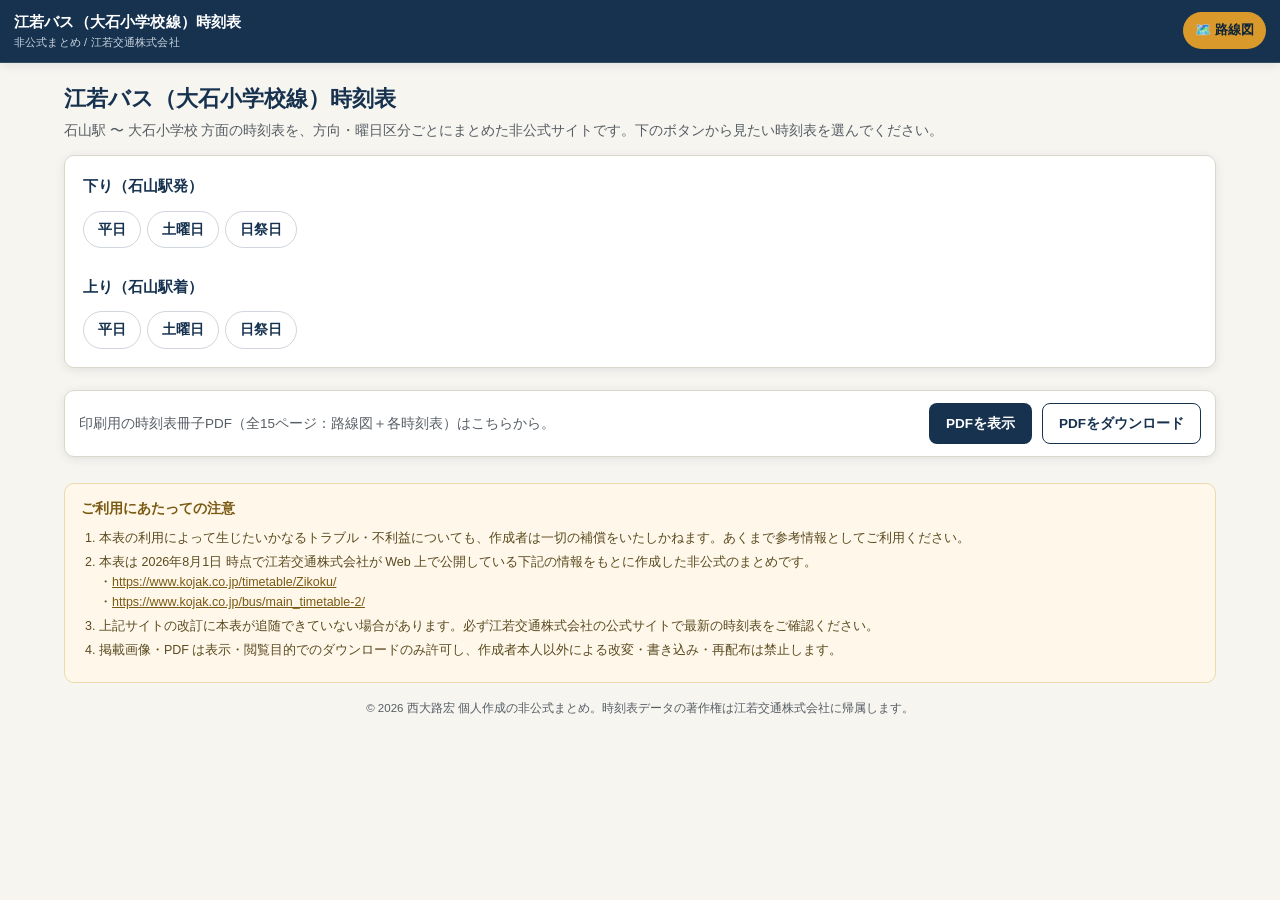
==== index.html @ 4717f979 "First" ====
<!DOCTYPE html>
<html lang="ja">
<head>
 <!-- Google tag (gtag.js) -->
<script async src="https://www.googletagmanager.com/gtag/js?id=G-2DYWLZQLLW"></script>
<script>
  window.dataLayer = window.dataLayer || [];
  function gtag(){dataLayer.push(arguments);}
  gtag('js', new Date());
  gtag('config', 'G-2DYWLZQLLW');
</script>
<meta charset="UTF-8">
<meta name="viewport" content="width=device-width, initial-scale=1, viewport-fit=cover">
<title>トップ | 江若バス（大石小学校線）時刻表</title>
<meta name="description" content="江若バス 大石小学校線 時刻表 まとめサイト">
<link rel="stylesheet" href="assets/style.css">
</head>
<body>
<div id="site-nav"></div>

<main>
  <div class="page-head">
    <!--
<p>石山駅, 松原, 栄町, 唐橋前, 京阪石山寺, 石山寺山門前, 大浜, 石山小学校前, 石山幼稚園前, 野々宮, 滋賀大西門, 北千町, 中千町, 赤尾町, 南郷中学校, 南郷二丁目, 南郷二丁目東, 滋賀大前, 平津, 赤川, 南郷1丁目, 南郷洗堰, 南郷温泉, 岡の平, 新浜, 蛙岩, 立木観音前, 鹿跳岩, 宮前橋, 大石小学校, 宮前橋, 白州不動尊前, 外畑, 東大石淀町, 西大石淀町, ゴルフ場前, 曽束口, 曽束中, 曽束,曽束中, 曽束口, 内畑, 桜谷口, 桜谷中央, 極楽橋, 桜公園東, 桜谷中央, 桜谷口, 大石小学校, 大石中, 龍門, 奥出, 小田原口, 小田原
</p>
-->
    <h1>江若バス（大石小学校線）時刻表</h1>
    <p>石山駅 〜 大石小学校 方面の時刻表を、方向・曜日区分ごとにまとめた非公式サイトです。下のボタンから見たい時刻表を選んでください。</p>
  </div>

  <div class="sheet" style="padding:18px;">
    <h2 style="margin-top:0;font-size:15px;color:var(--navy);">下り（石山駅発）</h2>
    <div class="nav-cat" style="background:transparent;padding:0 0 14px;">
      <a class="tab" style="border-color:#16324f33;color:#16324f;" href="heijitsu-kudari.html">平日</a>
      <a class="tab" style="border-color:#16324f33;color:#16324f;" href="doyo-kudari.html">土曜日</a>
      <a class="tab" style="border-color:#16324f33;color:#16324f;" href="nichisai-kudari.html">日祭日</a>
    </div>
    <h2 style="font-size:15px;color:var(--navy);">上り（石山駅着）</h2>
    <div class="nav-cat" style="background:transparent;padding:0;">
      <a class="tab" style="border-color:#16324f33;color:#16324f;" href="heijitsu-nobori.html">平日</a>
      <a class="tab" style="border-color:#16324f33;color:#16324f;" href="doyo-nobori.html">土曜日</a>
      <a class="tab" style="border-color:#16324f33;color:#16324f;" href="nichisai-nobori.html">日祭日</a>
    </div>
  </div>

  <div class="pdf-cta">
    <div class="txt">印刷用の時刻表冊子PDF（全15ページ：路線図＋各時刻表）はこちらから。</div>
    <a class="btn btn-primary" href="pdf/kojak-timetable.pdf" target="_blank" rel="noopener">PDFを表示</a>
    <a class="btn btn-outline" href="pdf/kojak-timetable.pdf" download>PDFをダウンロード</a>
  </div>

<section class="notice">
  <h2>ご利用にあたっての注意</h2>
  <ol>
    <li>本表の利用によって生じたいかなるトラブル・不利益についても、作成者は一切の補償をいたしかねます。あくまで参考情報としてご利用ください。</li>
    <li>本表は 2026年8月1日 時点で江若交通株式会社が Web 上で公開している下記の情報をもとに作成した非公式のまとめです。<br>
      ・<a href="https://www.kojak.co.jp/timetable/Zikoku/" target="_blank" rel="noopener">https://www.kojak.co.jp/timetable/Zikoku/</a><br>
      ・<a href="https://www.kojak.co.jp/bus/main_timetable-2/" target="_blank" rel="noopener">https://www.kojak.co.jp/bus/main_timetable-2/</a>
    </li>
    <li>上記サイトの改訂に本表が追随できていない場合があります。必ず江若交通株式会社の公式サイトで最新の時刻表をご確認ください。</li>
    <li>掲載画像・PDF は表示・閲覧目的でのダウンロードのみ許可し、作成者本人以外による改変・書き込み・再配布は禁止します。</li>
  </ol>
</section>

<footer>
  &copy; 2026 西大路宏 個人作成の非公式まとめ。時刻表データの著作権は江若交通株式会社に帰属します。
</footer>

<script>
  window.PAGE_TYPE = "top";
  
</script>
<script src="assets/nav.js" defer></script>
</body>
</html>
---- assets/style.css ----
/* ==========================================================
   江若バス 大石小学校線 時刻表サイト 共通スタイル
   配色: 路線図の凡例色(紺・金・緑)をベースにした交通案内らしいトーン
   ========================================================== */
:root{
  --navy:      #16324f;   /* ヘッダー・基調色（紺） */
  --navy-dark: #0e2438;
  --gold:      #d99a2b;   /* アクセント（案内板の金） */
  --gold-dark: #b47c1c;
  --line-green:#5c8a3a;   /* 路線図に近い緑（サブアクセント） */
  --paper:     #f7f5f0;   /* 背景（紙色） */
  --ink:       #22262b;
  --ink-soft:  #565d64;
  --card:      #ffffff;
  --border:    #dcd7cb;
  --radius:    10px;
  --shadow:    0 2px 10px rgba(22,50,79,0.10);
  --focus:     #1f7ae0;
}

*{ box-sizing:border-box; }
html{ -webkit-text-size-adjust:100%; }

body{
  margin:0;
  background:var(--paper);
  color:var(--ink);
  font-family:"Hiragino Sans","Yu Gothic",-apple-system,BlinkMacSystemFont,"Segoe UI",sans-serif;
  line-height:1.6;
  min-height:100vh;
  display:flex;
  flex-direction:column;
}

a{ color:inherit; }
:focus-visible{
  outline:3px solid var(--focus);
  outline-offset:2px;
}

/* ---------- ナビゲーション（nav.js が #site-nav に描画） ---------- */
#site-nav{
  position:sticky; top:0; z-index:50;
  background:var(--navy);
  box-shadow:var(--shadow);
}
.nav-top{
  display:flex; align-items:center; justify-content:space-between;
  gap:12px; padding:10px 14px;
  border-bottom:1px solid rgba(255,255,255,0.12);
}
.site-title{
  color:#fff; font-weight:700; font-size:15px; text-decoration:none;
  letter-spacing:.01em;
}
.site-title small{ display:block; font-weight:400; font-size:11px; color:#c9d3dc; }
.btn-map{
  display:inline-flex; align-items:center; gap:6px;
  background:var(--gold); color:var(--navy-dark);
  font-weight:700; font-size:13px;
  padding:8px 12px; border-radius:999px; text-decoration:none;
  white-space:nowrap;
  transition:filter .15s ease;
}
.btn-map:hover{ filter:brightness(1.08); }
.btn-map.active{ background:#fff; }

.nav-dir, .nav-cat{
  display:flex; gap:6px; overflow-x:auto;
  padding:8px 10px;
  -webkit-overflow-scrolling:touch;
  scrollbar-width:thin;
}
.nav-dir{ background:var(--navy-dark); }
.nav-cat{ background:#123049; }

.tab{
  flex:0 0 auto;
  color:#e7edf3; text-decoration:none;
  font-size:13.5px; font-weight:600;
  padding:7px 14px;
  border-radius:999px;
  border:1px solid rgba(255,255,255,0.18);
  white-space:nowrap;
  transition:background .15s ease, color .15s ease;
}
.tab:hover{ background:rgba(255,255,255,0.10); }
.tab.active{
  background:var(--gold);
  color:var(--navy-dark);
  border-color:var(--gold);
}

/* ---------- メインコンテンツ ---------- */
main{ flex:1; width:100%; max-width:1180px; margin:0 auto; padding:18px 14px 40px; }

.page-head{ margin-bottom:14px; }
.page-head h1{
  margin:0 0 4px; font-size:22px; font-weight:800; color:var(--navy);
}
.page-head p{ margin:0; color:var(--ink-soft); font-size:13.5px; }

.pdf-cta{
  display:flex; flex-wrap:wrap; align-items:center; gap:10px;
  background:var(--card); border:1px solid var(--border);
  border-radius:var(--radius); padding:12px 14px; margin:14px 0 20px;
  box-shadow:var(--shadow);
}
.pdf-cta .txt{ font-size:13.5px; color:var(--ink-soft); flex:1 1 220px; }
.btn{
  display:inline-flex; align-items:center; gap:6px;
  font-size:13.5px; font-weight:700; text-decoration:none;
  padding:9px 16px; border-radius:8px; border:1px solid transparent;
  cursor:pointer;
}
.btn-primary{ background:var(--navy); color:#fff; }
.btn-primary:hover{ background:var(--navy-dark); }
.btn-outline{ background:#fff; color:var(--navy); border-color:var(--navy); }
.btn-outline:hover{ background:#eef2f6; }

/* ---------- 時刻表画像カード ---------- */
.sheet{
  background:var(--card); border:1px solid var(--border);
  border-radius:var(--radius); box-shadow:var(--shadow);
  margin-bottom:22px; overflow:hidden;
}
.sheet-head{
  display:flex; align-items:center; justify-content:space-between; gap:10px;
  padding:10px 14px; background:#eef1ea; border-bottom:1px solid var(--border);
}
.sheet-head .label{ font-weight:700; font-size:13.5px; color:var(--navy); }
.sheet-head .links{ display:flex; gap:8px; flex-wrap:wrap; }
.sheet-head .links a{
  font-size:12.5px; font-weight:600; color:var(--navy);
  text-decoration:underline; text-underline-offset:2px;
}

.img-scroll{
  overflow-x:auto; overflow-y:hidden;
  -webkit-overflow-scrolling:touch;
  background:#e9e5da;
  display:flex; justify-content:flex-start;
  touch-action:pan-x pan-y pinch-zoom;
}
.img-scroll img{
  display:block;
  height:min(80vh, 900px);
  width:auto;
  max-width:none;      /* 実寸を保ち、はみ出た分は横スクロール */
  user-select:none;
  -webkit-user-drag:none;
}
.scroll-hint{
  font-size:12px; color:var(--ink-soft); padding:6px 14px 0;
}

/* ---------- 路線図ページ ---------- */
.map-wrap{ text-align:center; }
.map-wrap img{ width:100%; height:auto; max-width:1400px; border-radius:var(--radius); border:1px solid var(--border); background:#fff; }

/* ---------- 注意書き ---------- */
.notice{
  margin-top:26px; padding:14px 16px;
  background:#fff8ea; border:1px solid #ecd9ad;
  border-radius:var(--radius); font-size:12.5px; color:#5b4a20;
}
.notice h2{ margin:0 0 8px; font-size:13.5px; color:#7a5a12; }
.notice ol{ margin:0 0 8px 18px; padding:0; }
.notice li{ margin-bottom:4px; }
.notice a{ color:#7a5a12; text-decoration:underline; }

footer{
  text-align:center; font-size:11.5px; color:var(--ink-soft);
  padding:16px 10px 26px;
}

/* ---------- 印刷 ---------- */
@media print{
  #site-nav, .pdf-cta, footer{ display:none; }
  .img-scroll{ overflow:visible; }
  .sheet{ box-shadow:none; border:none; break-inside:avoid; }
}

/* ---------- スマホ横向き調整 ---------- */
@media (max-width:820px){
  .site-title{ font-size:13.5px; }
  .page-head h1{ font-size:19px; }
  .img-scroll img{ height:62vh; }
}
@media (orientation:landscape) and (max-height:520px){
  .img-scroll img{ height:78vh; }
  #site-nav{ position:static; } /* 横向き低高さ端末ではナビ固定を解除し画像領域を確保 */
}
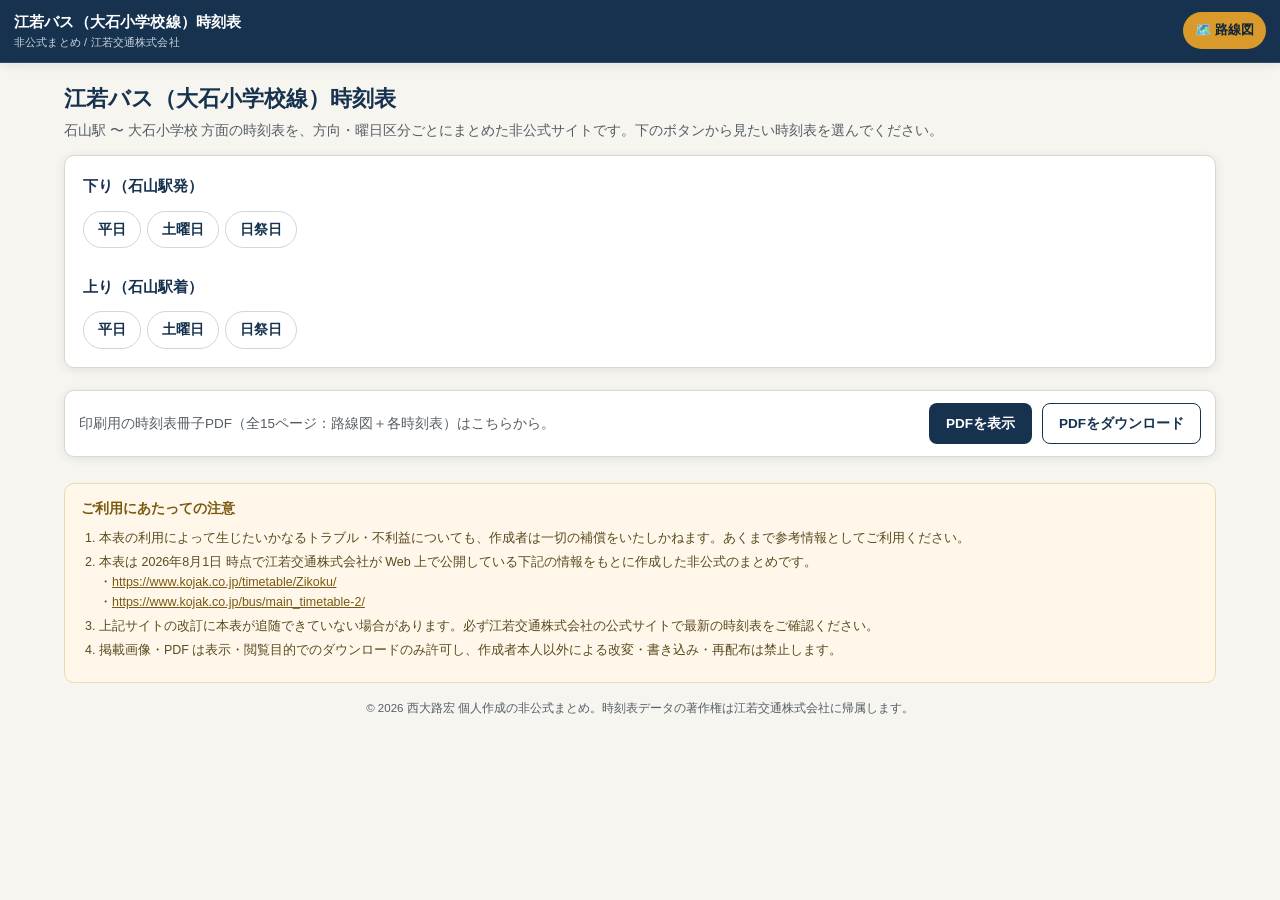
==== commit f3d7c3f6: "update" ====
--- a/index.html
+++ b/index.html
@@ -31,15 +31,15 @@
   <div class="sheet" style="padding:18px;">
     <h2 style="margin-top:0;font-size:15px;color:var(--navy);">下り（石山駅発）</h2>
     <div class="nav-cat" style="background:transparent;padding:0 0 14px;">
-      <a class="tab" style="border-color:#16324f33;color:#16324f;" href="heijitsu-kudari.html">平日</a>
-      <a class="tab" style="border-color:#16324f33;color:#16324f;" href="doyo-kudari.html">土曜日</a>
-      <a class="tab" style="border-color:#16324f33;color:#16324f;" href="nichisai-kudari.html">日祭日</a>
+      <a class="tab" style="border-color:#16324f33;color:#16324f;" href="heijitsu-kudari-table.html">平日</a>
+      <a class="tab" style="border-color:#16324f33;color:#16324f;" href="doyo-kudari-table.html">土曜日</a>
+      <a class="tab" style="border-color:#16324f33;color:#16324f;" href="nichisai-kudari-table.html">日祭日</a>
     </div>
     <h2 style="font-size:15px;color:var(--navy);">上り（石山駅着）</h2>
     <div class="nav-cat" style="background:transparent;padding:0;">
-      <a class="tab" style="border-color:#16324f33;color:#16324f;" href="heijitsu-nobori.html">平日</a>
-      <a class="tab" style="border-color:#16324f33;color:#16324f;" href="doyo-nobori.html">土曜日</a>
-      <a class="tab" style="border-color:#16324f33;color:#16324f;" href="nichisai-nobori.html">日祭日</a>
+      <a class="tab" style="border-color:#16324f33;color:#16324f;" href="heijitsu-nobori-table.html">平日</a>
+      <a class="tab" style="border-color:#16324f33;color:#16324f;" href="doyo-nobori-table.html">土曜日</a>
+      <a class="tab" style="border-color:#16324f33;color:#16324f;" href="nichisai-nobori-table.html">日祭日</a>
     </div>
   </div>
 
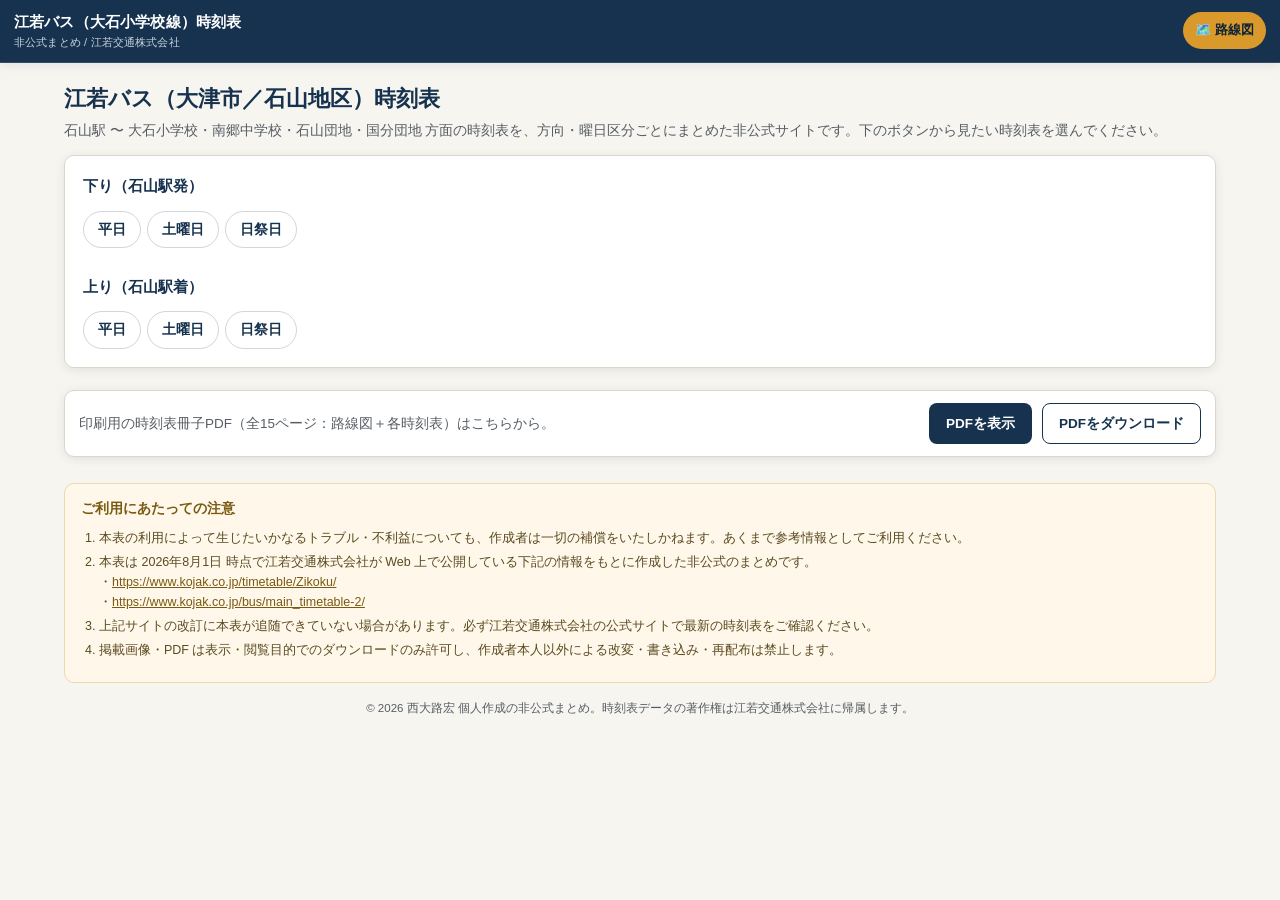
==== commit 5866a1da: "update" ====
--- a/index.html
+++ b/index.html
@@ -11,8 +11,8 @@
 </script>
 <meta charset="UTF-8">
 <meta name="viewport" content="width=device-width, initial-scale=1, viewport-fit=cover">
-<title>トップ | 江若バス（大石小学校線）時刻表</title>
-<meta name="description" content="江若バス 大石小学校線 時刻表 まとめサイト">
+<title>トップ | 江若バス　大津市／石山地区　時刻表</title>
+<meta name="description" content="江若バス 大津市／石山地区 時刻表 まとめサイト">
 <link rel="stylesheet" href="assets/style.css">
 </head>
 <body>
@@ -24,22 +24,22 @@
 <p>石山駅, 松原, 栄町, 唐橋前, 京阪石山寺, 石山寺山門前, 大浜, 石山小学校前, 石山幼稚園前, 野々宮, 滋賀大西門, 北千町, 中千町, 赤尾町, 南郷中学校, 南郷二丁目, 南郷二丁目東, 滋賀大前, 平津, 赤川, 南郷1丁目, 南郷洗堰, 南郷温泉, 岡の平, 新浜, 蛙岩, 立木観音前, 鹿跳岩, 宮前橋, 大石小学校, 宮前橋, 白州不動尊前, 外畑, 東大石淀町, 西大石淀町, ゴルフ場前, 曽束口, 曽束中, 曽束,曽束中, 曽束口, 内畑, 桜谷口, 桜谷中央, 極楽橋, 桜公園東, 桜谷中央, 桜谷口, 大石小学校, 大石中, 龍門, 奥出, 小田原口, 小田原
 </p>
 -->
-    <h1>江若バス（大石小学校線）時刻表</h1>
-    <p>石山駅 〜 大石小学校 方面の時刻表を、方向・曜日区分ごとにまとめた非公式サイトです。下のボタンから見たい時刻表を選んでください。</p>
+    <h1>江若バス（大津市／石山地区）時刻表</h1>
+    <p>石山駅 〜 大石小学校・南郷中学校・石山団地・国分団地 方面の時刻表を、方向・曜日区分ごとにまとめた非公式サイトです。下のボタンから見たい時刻表を選んでください。</p>
   </div>
 
   <div class="sheet" style="padding:18px;">
     <h2 style="margin-top:0;font-size:15px;color:var(--navy);">下り（石山駅発）</h2>
     <div class="nav-cat" style="background:transparent;padding:0 0 14px;">
-      <a class="tab" style="border-color:#16324f33;color:#16324f;" href="heijitsu-kudari-table.html">平日</a>
-      <a class="tab" style="border-color:#16324f33;color:#16324f;" href="doyo-kudari-table.html">土曜日</a>
-      <a class="tab" style="border-color:#16324f33;color:#16324f;" href="nichisai-kudari-table.html">日祭日</a>
+      <a class="tab" style="border-color:#16324f33;color:#16324f;" href="heijitsu-kudari.html">平日</a>
+      <a class="tab" style="border-color:#16324f33;color:#16324f;" href="doyo-kudari.html">土曜日</a>
+      <a class="tab" style="border-color:#16324f33;color:#16324f;" href="nichisai-kudari.html">日祭日</a>
     </div>
     <h2 style="font-size:15px;color:var(--navy);">上り（石山駅着）</h2>
     <div class="nav-cat" style="background:transparent;padding:0;">
-      <a class="tab" style="border-color:#16324f33;color:#16324f;" href="heijitsu-nobori-table.html">平日</a>
-      <a class="tab" style="border-color:#16324f33;color:#16324f;" href="doyo-nobori-table.html">土曜日</a>
-      <a class="tab" style="border-color:#16324f33;color:#16324f;" href="nichisai-nobori-table.html">日祭日</a>
+      <a class="tab" style="border-color:#16324f33;color:#16324f;" href="heijitsu-nobori.html">平日</a>
+      <a class="tab" style="border-color:#16324f33;color:#16324f;" href="doyo-nobori.html">土曜日</a>
+      <a class="tab" style="border-color:#16324f33;color:#16324f;" href="nichisai-nobori.html">日祭日</a>
     </div>
   </div>
 
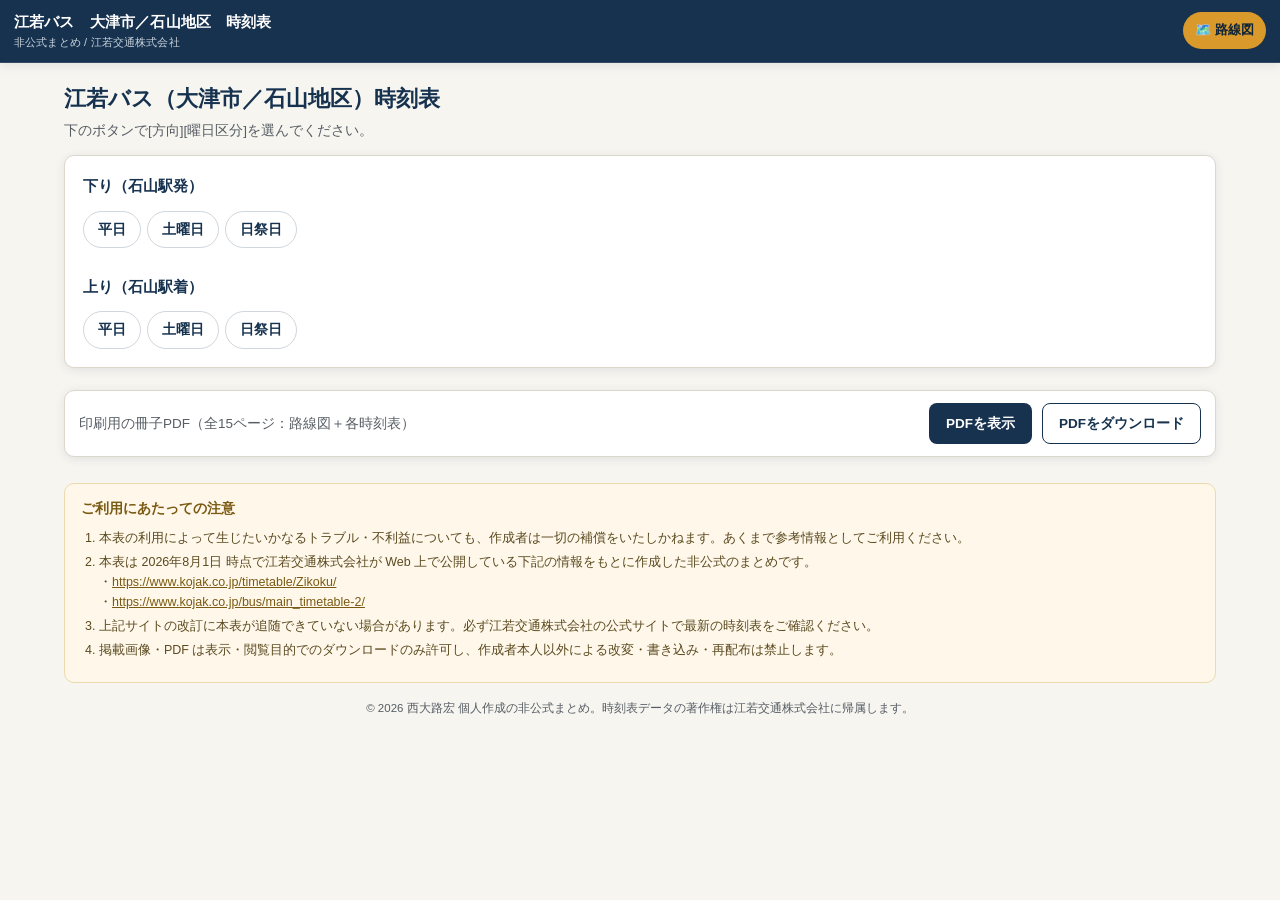
==== commit 99bae44c: "update" ====
--- a/index.html
+++ b/index.html
@@ -25,7 +25,7 @@
 </p>
 -->
     <h1>江若バス（大津市／石山地区）時刻表</h1>
-    <p>石山駅 〜 大石小学校・南郷中学校・石山団地・国分団地 方面の時刻表を、方向・曜日区分ごとにまとめた非公式サイトです。下のボタンから見たい時刻表を選んでください。</p>
+    <p>下のボタンで[方向][曜日区分]を選んでください。</p>
   </div>
 
   <div class="sheet" style="padding:18px;">
@@ -44,7 +44,7 @@
   </div>
 
   <div class="pdf-cta">
-    <div class="txt">印刷用の時刻表冊子PDF（全15ページ：路線図＋各時刻表）はこちらから。</div>
+    <div class="txt">印刷用の冊子PDF（全15ページ：路線図＋各時刻表）</div>
     <a class="btn btn-primary" href="pdf/kojak-timetable.pdf" target="_blank" rel="noopener">PDFを表示</a>
     <a class="btn btn-outline" href="pdf/kojak-timetable.pdf" download>PDFをダウンロード</a>
   </div>
--- a/assets/style.css
+++ b/assets/style.css
@@ -1,5 +1,5 @@
 /* ==========================================================
-   江若バス 大石小学校線 時刻表サイト 共通スタイル
+   江若バス 江若バス　大津市／石山地区　時刻表サイト 共通スタイル
    配色: 路線図の凡例色(紺・金・緑)をベースにした交通案内らしいトーン
    ========================================================== */
 :root{
